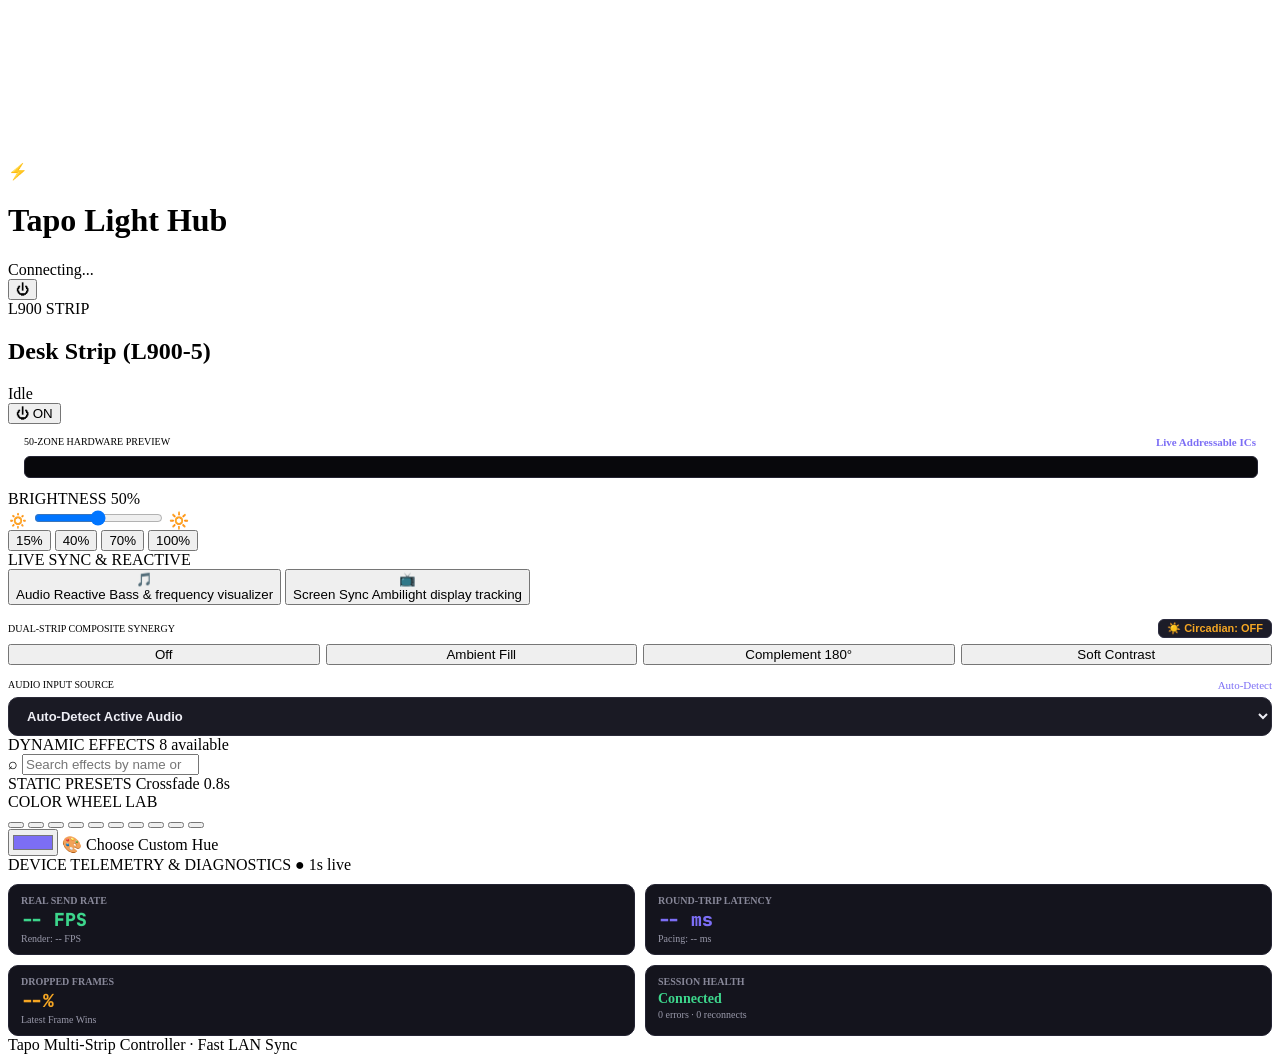
==== web/index.html @ 82697ef4 "Add persistent effect search control" ====
<!DOCTYPE html>
<html lang="en">
<head>
  <meta charset="UTF-8">
  <meta name="viewport" content="width=device-width, initial-scale=1.0, maximum-scale=1.0, user-scalable=no, viewport-fit=cover">
  <meta name="apple-mobile-web-app-capable" content="yes">
  <meta name="apple-mobile-web-app-status-bar-style" content="black-translucent">
  <meta name="theme-color" content="#09090d">
  <title>Tapo Light Hub</title>
  <link rel="stylesheet" href="/static/style.css">
  <link rel="preconnect" href="https://fonts.googleapis.com">
  <link rel="preconnect" href="https://fonts.gstatic.com" crossorigin>
  <link href="https://fonts.googleapis.com/css2?family=Plus+Jakarta+Sans:wght@400;500;600;700;800&family=JetBrains+Mono:wght@500;700&display=swap" rel="stylesheet">
<body>
  <!-- Dynamic Atmospheric Background (Glassmorphism Engine) -->
  <div class="dynamic-bg-container" id="dynamicBg">
    <div class="bg-gradient-layer" id="bgGradientLayer"></div>
    <canvas class="bg-fx-canvas" id="bgFxCanvas"></canvas>
    <div class="bg-vignette"></div>
  </div>

  <div class="app-shell">
    <!-- Top Header -->
    <header class="app-header">
      <div class="brand">
        <span class="brand-icon">⚡</span>
        <div>
          <h1>Tapo Light Hub</h1>
          <div class="conn-status" id="connStatus">
            <span class="status-dot online"></span>
            <span id="connText">Connecting...</span>
          </div>
        </div>
      </div>
      <button class="master-power-btn" id="btnMasterPower" title="Toggle Power">
        <span class="icon">⏻</span>
      </button>
    </header>

    <!-- Device Selector Tabs -->
    <nav class="device-tabs" id="deviceTabs">
      <!-- Injected dynamically via JS: Desk Strip (L900), Bias Strip (L930), Both Sync -->
    </nav>

    <!-- Main Content Grid -->
    <main class="content-body">
      <!-- Device Overview / Power Card -->
      <section class="card status-card">
        <div class="status-meta">
          <div class="dev-badge" id="devBadge">L900 STRIP</div>
          <h2 id="activeDevName">Desk Strip (L900-5)</h2>
          <div class="now-playing-pill">
            <span class="pulse-indicator"></span>
            <span id="nowPlayingText">Idle</span>
          </div>
        </div>
        <button class="power-toggle-large" id="btnDevicePower">
          <span class="pwr-sym">⏻</span>
          <span id="pwrLabel">ON</span>
        </button>
      </section>

      <!-- 50-Zone Addressable Hardware Preview Card -->
      <section class="card zone-preview-card" id="zonePreviewCard" style="padding: 12px 16px;">
        <div style="display: flex; justify-content: space-between; align-items: center; margin-bottom: 8px;">
          <span class="card-tag" style="margin: 0; font-size: 10px;">50-ZONE HARDWARE PREVIEW</span>
          <span id="zonePreviewModel" style="font-size: 11px; font-weight: 700; color: #7c6ef5;">Live Addressable ICs</span>
        </div>
        <canvas id="zonePreviewCanvas" width="450" height="20" style="width: 100%; height: 20px; border-radius: 6px; background: #08080c; border: 1px solid #232332; display: block;"></canvas>
      </section>

      <!-- Brightness Card -->
      <section class="card bright-card">
        <div class="card-title-row">
          <span class="card-tag">BRIGHTNESS</span>
          <span class="card-val" id="brightVal">50%</span>
        </div>
        <div class="slider-wrapper">
          <span class="slider-icon">🔅</span>
          <input type="range" min="1" max="100" value="50" class="range-slider" id="brightSlider">
          <span class="slider-icon">🔆</span>
        </div>
        <div class="quick-levels">
          <button data-level="15">15%</button>
          <button data-level="40">40%</button>
          <button data-level="70">70%</button>
          <button data-level="100">100%</button>
        </div>
      </section>

      <!-- Reactive Modes Card -->
      <section class="card sync-card">
        <span class="card-tag">LIVE SYNC & REACTIVE</span>
        <div class="sync-grid">
          <button class="sync-tile" id="btnMusicSync">
            <span class="tile-icon">🎵</span>
            <div class="tile-info">
              <span class="tile-title" id="musicSyncTitle">Audio Reactive</span>
              <span class="tile-desc" id="musicSyncDesc">Bass & frequency visualizer</span>
            </div>
            <span class="tile-status-dot"></span>
          </button>
          <button class="sync-tile" id="btnScreenSync">
            <span class="tile-icon">📺</span>
            <div class="tile-info">
              <span class="tile-title">Screen Sync</span>
              <span class="tile-desc">Ambilight display tracking</span>
            </div>
            <span class="tile-status-dot"></span>
          </button>
        </div>

        <!-- Dual-Strip Composite Synergy -->
        <div class="composite-synergy-row" style="margin-top: 14px;">
          <div style="display: flex; justify-content: space-between; align-items: center; margin-bottom: 6px;">
            <span class="card-tag" style="margin: 0; font-size: 10px;">DUAL-STRIP COMPOSITE SYNERGY</span>
            <button id="btnCircadianToggle" style="background: #1c1c28; border: 1px solid #2d2d40; color: #f5a623; border-radius: 6px; padding: 2px 8px; font-size: 11px; font-weight: 700; cursor: pointer;">☀️ Circadian: OFF</button>
          </div>
          <div class="quick-levels" id="compositeButtons" style="display: grid; grid-template-columns: repeat(4, 1fr); gap: 6px;">
            <button class="active" data-cmode="off">Off</button>
            <button data-cmode="average">Ambient Fill</button>
            <button data-cmode="complementary">Complement 180°</button>
            <button data-cmode="contrast">Soft Contrast</button>
          </div>
        </div>

        <div class="audio-device-row" style="margin-top: 14px;">
          <div style="display: flex; justify-content: space-between; align-items: center; margin-bottom: 6px;">
            <span class="card-tag" style="margin: 0; font-size: 10px;">AUDIO INPUT SOURCE</span>
            <span id="activeAudioDeviceBadge" class="card-hint" style="color: #7c6ef5; font-size: 11px;">Auto-Detect</span>
          </div>
          <select id="audioDeviceSelect" class="device-select-dropdown" style="width: 100%; padding: 10px 14px; background: #1a1a24; border: 1px solid #2a2a38; border-radius: 10px; color: #eeeef5; font-size: 13px; font-weight: 600; outline: none; cursor: pointer;">
            <option value="auto">Auto-Detect Active Audio</option>
          </select>
        </div>
        <div class="visualizer-modes" id="visualizerModes" style="display: none;">
          <!-- Two-Axis Visual Styles (Genre-Agnostic) -->
          <div style="display: flex; justify-content: space-between; align-items: center; margin-top: 14px; margin-bottom: 8px;">
            <span class="card-tag" style="margin: 0; font-size: 10px;">VISUAL STYLES (GENRE-AGNOSTIC)</span>
            <span class="card-hint" style="font-size: 10px; color: #a8a8ba;">Style stays · Music adapts</span>
          </div>
          <div class="quick-levels" id="vstyleButtons" style="display: grid; grid-template-columns: repeat(auto-fit, minmax(78px, 1fr)); gap: 6px;">
            <button data-vstyle="party">🎉 Party</button>
            <button data-vstyle="chill">☕ Chill</button>
            <button data-vstyle="edm">💥 EDM</button>
            <button data-vstyle="movie">🎬 Movie</button>
            <button class="active" data-vstyle="pulse">⚡ Pulse</button>
            <button data-vstyle="spectrum">📊 Spectrum</button>
            <button data-vstyle="flow">🌊 Flow</button>
            <button data-vstyle="bass_bounce">🏀 Bounce</button>
            <button data-vstyle="center_burst">💫 Burst</button>
            <button data-vstyle="twinkle">✨ Twinkle</button>
          </div>

          <!-- Live Music Understanding Engine Telemetry -->
          <div style="margin-top: 14px; background: rgba(0,0,0,0.32); padding: 14px; border-radius: 14px; border: 1px solid rgba(255,255,255,0.08); display: flex; flex-direction: column; gap: 10px;">
            <!-- Section & Key Row -->
            <div style="display: flex; justify-content: space-between; align-items: center;">
              <div style="display: flex; align-items: center; gap: 8px;">
                <span class="card-tag" style="margin: 0; font-size: 10px;">SECTION</span>
                <span id="musicSectionBadge" style="font-family: 'JetBrains Mono', monospace; font-size: 11px; font-weight: 800; color: #3dd68c; background: rgba(61, 214, 140, 0.15); border: 1px solid rgba(61, 214, 140, 0.35); padding: 2px 8px; border-radius: 6px; text-transform: uppercase;">VERSE</span>
              </div>
              <div style="display: flex; align-items: center; gap: 8px;">
                <span id="musicKeyPill" style="font-size: 11px; font-weight: 700; color: #c084fc; background: rgba(168, 85, 247, 0.15); padding: 2px 8px; border-radius: 6px; border: 1px solid rgba(168, 85, 247, 0.3);">🎼 Key: A min</span>
                <span id="audioBpmPill" style="font-family: 'JetBrains Mono', monospace; font-size: 11px; font-weight: 700; color: #3dd68c; background: rgba(61, 214, 140, 0.15); padding: 2px 8px; border-radius: 6px;">⚡ 120 BPM</span>
              </div>
            </div>

            <!-- Rhythm Beat Phase & Song Palette Row -->
            <div style="display: flex; justify-content: space-between; align-items: center; padding-top: 4px; border-top: 1px solid rgba(255,255,255,0.06);">
              <div style="display: flex; align-items: center; gap: 6px;">
                <span class="card-tag" style="margin: 0; font-size: 9px;">BAR PHASE</span>
                <div id="musicBeatDots" style="display: flex; gap: 4px; font-size: 10px; color: var(--theme-accent);">
                  <span class="beat-dot active">●</span>
                  <span class="beat-dot">○</span>
                  <span class="beat-dot">○</span>
                  <span class="beat-dot">○</span>
                </div>
              </div>
              <!-- Song Palette Swatches -->
              <div style="display: flex; align-items: center; gap: 6px;">
                <span class="card-tag" style="margin: 0; font-size: 9px;">SONG PALETTE</span>
                <div id="musicPaletteChips" style="display: flex; gap: 4px;">
                  <span style="width: 12px; height: 12px; border-radius: 50%; background: #7c6ef5; display: inline-block;"></span>
                  <span style="width: 12px; height: 12px; border-radius: 50%; background: #06b6d4; display: inline-block;"></span>
                  <span style="width: 12px; height: 12px; border-radius: 50%; background: #f43f5e; display: inline-block;"></span>
                  <span style="width: 12px; height: 12px; border-radius: 50%; background: #fbbf24; display: inline-block;"></span>
                </div>
              </div>
            </div>

            <!-- 50-Zone Visualizer Canvas -->
            <canvas id="audioSpectrumCanvas" width="320" height="42" style="width: 100%; height: 42px; display: block; border-radius: 8px; background: rgba(0,0,0,0.5);"></canvas>

            <!-- Sensitivity & Lookahead Sliders -->
            <div style="display: grid; grid-template-columns: 1fr 1fr; gap: 10px; margin-top: 4px;">
              <div>
                <div style="display: flex; justify-content: space-between; align-items: center; margin-bottom: 4px;">
                  <span class="card-tag" style="margin: 0; font-size: 9px;">SENSITIVITY & AGC</span>
                  <span id="audioSensVal" style="font-family: 'JetBrains Mono', monospace; font-size: 10px; font-weight: 700; color: var(--theme-accent);">1.0x</span>
                </div>
                <input type="range" min="0.2" max="3.0" step="0.1" value="1.0" class="range-slider" id="audioSensSlider">
              </div>
              <div>
                <div style="display: flex; justify-content: space-between; align-items: center; margin-bottom: 4px;">
                  <span class="card-tag" style="margin: 0; font-size: 9px;">LATENCY LOOKAHEAD</span>
                  <div style="display: flex; align-items: center; gap: 5px;">
                    <span id="audioLookaheadVal" style="font-family: 'JetBrains Mono', monospace; font-size: 10px; font-weight: 700; color: #3dd68c;">40ms</span>
                    <button id="btnTapSync" type="button" title="Tap 4 times to calibrate audio delay" style="background: rgba(61, 214, 140, 0.15); border: 1px solid rgba(61, 214, 140, 0.35); border-radius: 4px; color: #3dd68c; font-size: 9px; font-weight: 700; padding: 1px 6px; cursor: pointer; transition: all 0.2s;">🎯 Tap</button>
                    <button id="btnAudioDelayHelp" type="button" title="Voicemeeter & Zero-Lag Audio Setup Guide" style="background: rgba(255, 255, 255, 0.08); border: 1px solid rgba(255, 255, 255, 0.2); border-radius: 4px; color: #a1a1aa; font-size: 9px; font-weight: 700; padding: 1px 5px; cursor: pointer;">ℹ️</button>
                  </div>
                </div>
                <input type="range" min="0" max="150" step="5" value="40" class="range-slider" id="audioLookaheadSlider">
              </div>
            </div>

            <!-- Interactive Tap Calibration Prompt / Audio Delay Guide -->
            <div id="tapSyncStatus" style="display: none; padding: 6px 10px; border-radius: 8px; font-size: 10px; background: rgba(61, 214, 140, 0.12); border: 1px solid rgba(61, 214, 140, 0.3); color: #3dd68c; text-align: center; font-weight: 600;">
              👆 Tap the "🎯 Tap" button on 4 consecutive beats...
            </div>
            <div id="audioDelayGuide" style="display: none; padding: 10px; border-radius: 10px; font-size: 11px; line-height: 1.5; background: rgba(18, 18, 28, 0.85); border: 1px solid rgba(255, 255, 255, 0.12); color: #e4e4e7;">
              <div style="font-weight: 700; color: #3dd68c; margin-bottom: 4px;">⚡ Zero-Lag Audio Setup Guide</div>
              <p style="margin: 0 0 6px 0; color: #a1a1aa;">To achieve 100% frame-perfect acoustic sync over Wi-Fi:</p>
              <ul style="margin: 0; padding-left: 16px; color: #cbd5e1;">
                <li><strong>Lookahead Compensation:</strong> Tapo Wi-Fi round-trip transit is typically 30–60ms. Setting lookahead to ~40–50ms enables our predictive beat tracker to transmit packets ahead of the downbeat.</li>
                <li><strong>Voicemeeter / VAC:</strong> Set loopback buffer to 256 or 512 samples for minimal OS audio queuing.</li>
                <li><strong>Media Player Offset:</strong> In VLC or MPV, add a +50ms audio delay so light pulses hit at the exact instant sound reaches your ears.</li>
              </ul>
            </div>
          </div>
        </div>
      </section>

      <!-- Dynamic Effects Card -->
      <section class="card effects-card">
        <div class="card-title-row">
          <span class="card-tag" id="effectsHeader">DYNAMIC EFFECTS</span>
          <span class="card-hint" id="effectsCount">8 available</span>
        </div>
        <label class="effect-search-wrap" for="effectSearch">
           <span aria-hidden="true">⌕</span>
           <input id="effectSearch" class="effect-search" type="search" placeholder="Search effects by name or behavior…" autocomplete="off" aria-label="Search effects">
         </label>
         <div class="effects-grid" id="effectsGrid">
          <!-- Populated by JS according to selected device (L900 or L930) -->
        </div>
      </section>

      <!-- Static Presets Card -->
      <section class="card presets-card">
        <div class="card-title-row">
          <span class="card-tag">STATIC PRESETS</span>
          <span class="card-hint">Crossfade 0.8s</span>
        </div>
        <div class="presets-grid" id="presetsGrid">
          <!-- Populated by JS -->
        </div>
      </section>

      <!-- Color Lab Card -->
      <section class="card color-card">
        <span class="card-tag">COLOR WHEEL LAB</span>
        <div class="swatches-grid">
          <button style="--c: #ff3b30;" data-h="0" data-s="100" title="Crimson"></button>
          <button style="--c: #ff9500;" data-h="35" data-s="100" title="Amber"></button>
          <button style="--c: #ffcc00;" data-h="50" data-s="100" title="Warm Gold"></button>
          <button style="--c: #34c759;" data-h="130" data-s="100" title="Emerald"></button>
          <button style="--c: #00c7be;" data-h="175" data-s="100" title="Cyan"></button>
          <button style="--c: #007aff;" data-h="215" data-s="100" title="Electric Blue"></button>
          <button style="--c: #5856d6;" data-h="245" data-s="90" title="Indigo"></button>
          <button style="--c: #af52de;" data-h="280" data-s="100" title="Purple"></button>
          <button style="--c: #ff2d55;" data-h="345" data-s="100" title="Neon Pink"></button>
          <button style="--c: #ffffff;" data-h="0" data-s="0" title="Pure White"></button>
        </div>
        <div class="color-picker-row">
          <input type="color" id="nativeColorPicker" value="#7c6ef5">
          <label for="nativeColorPicker" class="custom-color-btn">🎨 Choose Custom Hue</label>
        </div>
      </section>

      <!-- Diagnostics & Network Telemetry Card -->
      <section class="card diag-card" id="diagCard">
        <div class="card-title-row">
          <span class="card-tag">DEVICE TELEMETRY & DIAGNOSTICS</span>
          <span class="card-hint" id="diagRefreshHint">● 1s live</span>
        </div>
        <div class="diag-metrics-grid" style="display: grid; grid-template-columns: repeat(2, 1fr); gap: 10px; margin-top: 10px;">
          <div class="diag-metric-box" style="background: #14141d; padding: 10px 12px; border-radius: 10px; border: 1px solid #232332;">
            <div style="font-size: 10px; color: #888899; font-weight: 700; text-transform: uppercase;">Real Send Rate</div>
            <div id="diagSendFps" style="font-size: 18px; font-weight: 800; color: #3dd68c; font-family: 'JetBrains Mono', monospace; margin-top: 2px;">-- FPS</div>
            <div id="diagRenderFps" style="font-size: 10px; color: #9999aa; margin-top: 2px;">Render: -- FPS</div>
          </div>
          <div class="diag-metric-box" style="background: #14141d; padding: 10px 12px; border-radius: 10px; border: 1px solid #232332;">
            <div style="font-size: 10px; color: #888899; font-weight: 700; text-transform: uppercase;">Round-Trip Latency</div>
            <div id="diagRtt" style="font-size: 18px; font-weight: 800; color: #7c6ef5; font-family: 'JetBrains Mono', monospace; margin-top: 2px;">-- ms</div>
            <div id="diagPacing" style="font-size: 10px; color: #9999aa; margin-top: 2px;">Pacing: -- ms</div>
          </div>
          <div class="diag-metric-box" style="background: #14141d; padding: 10px 12px; border-radius: 10px; border: 1px solid #232332;">
            <div style="font-size: 10px; color: #888899; font-weight: 700; text-transform: uppercase;">Dropped Frames</div>
            <div id="diagDrops" style="font-size: 18px; font-weight: 800; color: #f5a623; font-family: 'JetBrains Mono', monospace; margin-top: 2px;">--%</div>
            <div style="font-size: 10px; color: #9999aa; margin-top: 2px;">Latest Frame Wins</div>
          </div>
          <div class="diag-metric-box" style="background: #14141d; padding: 10px 12px; border-radius: 10px; border: 1px solid #232332;">
            <div style="font-size: 10px; color: #888899; font-weight: 700; text-transform: uppercase;">Session Health</div>
            <div id="diagStatus" style="font-size: 14px; font-weight: 800; color: #3dd68c; margin-top: 4px; text-transform: capitalize;">Connected</div>
            <div id="diagErrors" style="font-size: 10px; color: #9999aa; margin-top: 2px;">0 errors · 0 reconnects</div>
          </div>
        </div>
      </section>
    </main>

    <!-- Token Auth Modal (Shown only if authentication is required) -->
    <div id="authModal" style="display: none; position: fixed; inset: 0; background: rgba(0,0,0,0.85); backdrop-filter: blur(8px); z-index: 9999; align-items: center; justify-content: center; padding: 20px;">
      <div style="background: #14141e; border: 1px solid #2e2e42; border-radius: 16px; padding: 24px; max-width: 360px; width: 100%; box-shadow: 0 20px 40px rgba(0,0,0,0.6); text-align: center;">
        <span style="font-size: 32px;">🔐</span>
        <h3 style="color: #eeeef5; margin: 12px 0 6px; font-size: 18px;">Access Token Required</h3>
        <p style="color: #9898a8; font-size: 12px; margin-bottom: 16px;">This Tapo Controller dashboard is secured with token authentication.</p>
        <input type="password" id="authTokenInput" placeholder="Enter dashboard token..." style="width: 100%; padding: 12px 14px; background: #0c0c12; border: 1px solid #2e2e42; border-radius: 10px; color: #eeeef5; font-size: 14px; outline: none; margin-bottom: 14px; box-sizing: border-box;">
        <button id="btnSubmitAuth" style="width: 100%; padding: 12px; background: #7c6ef5; color: white; border: none; border-radius: 10px; font-size: 14px; font-weight: 700; cursor: pointer;">Unlock Dashboard</button>
      </div>
    </div>

    <footer class="app-footer">
      <span>Tapo Multi-Strip Controller · Fast LAN Sync</span>
    </footer>
  </div>

  <script src="/static/app.js"></script>
</body>
</html>
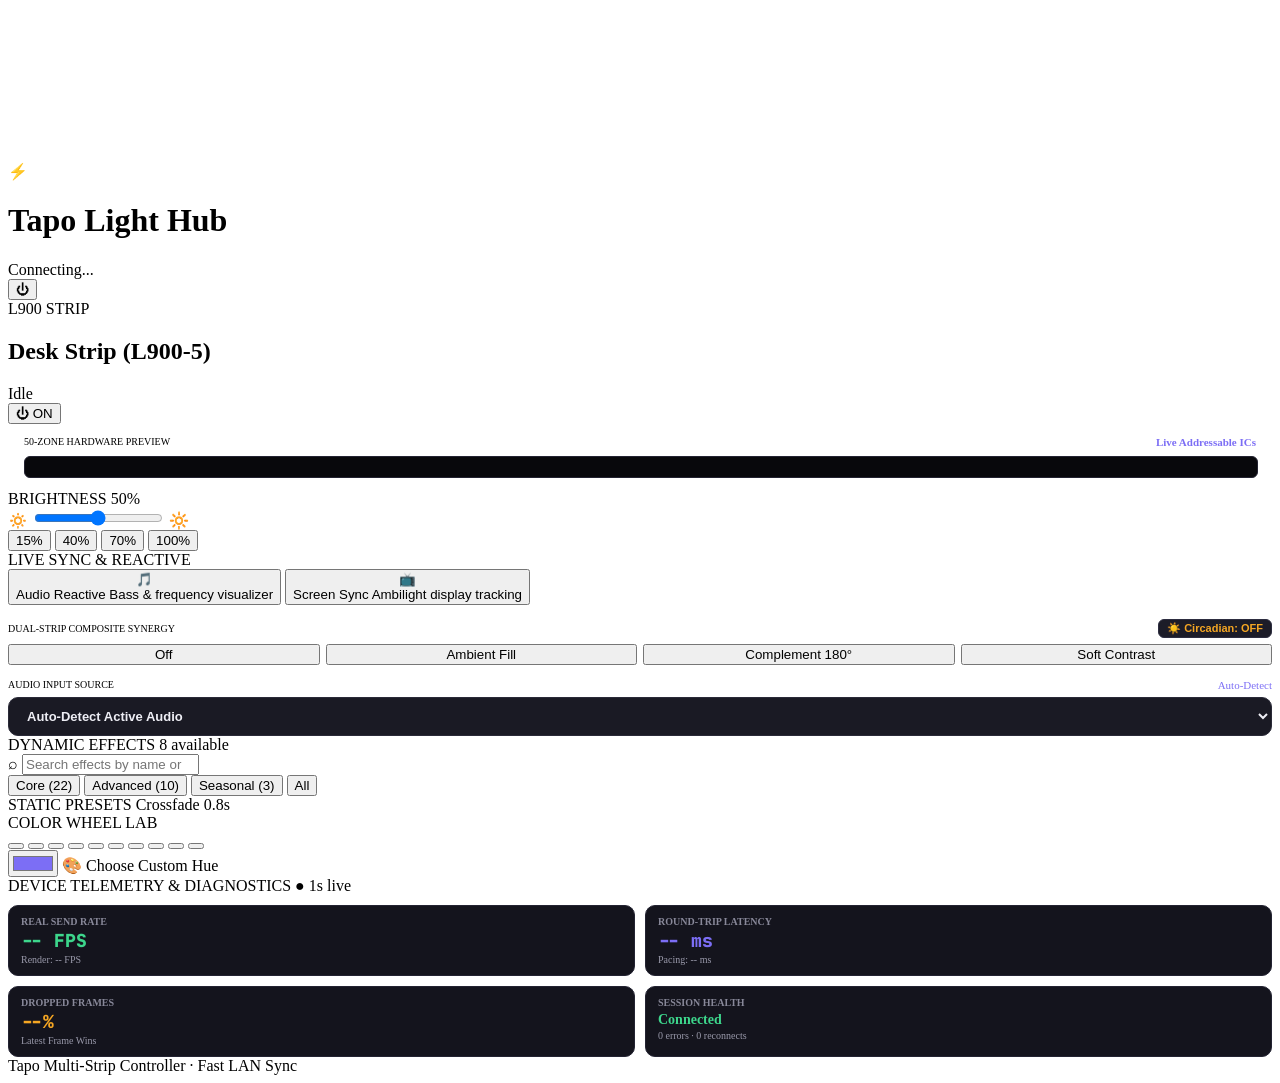
==== commit bd704da6: "feat(l930): restructure curated effect library into core, advanced, seasonal, and aliases - Curate 2" ====
--- a/web/index.html
+++ b/web/index.html
@@ -238,12 +238,21 @@
           <span class="card-hint" id="effectsCount">8 available</span>
         </div>
         <label class="effect-search-wrap" for="effectSearch">
-           <span aria-hidden="true">⌕</span>
-           <input id="effectSearch" class="effect-search" type="search" placeholder="Search effects by name or behavior…" autocomplete="off" aria-label="Search effects">
-         </label>
-         <div class="effects-grid" id="effectsGrid">
+          <span class="effect-search-icon" aria-hidden="true">⌕</span>
+          <input id="effectSearch" class="effect-search" type="search"
+                 placeholder="Search effects by name or behavior…" autocomplete="off"
+                 aria-label="Search lighting effects">
+        </label>
+        <div class="effects-filter-tabs" id="effectsFilterTabs">
+          <button type="button" class="effect-tab-btn active" data-category="core" onclick="setEffectCategory('core')">Core (22)</button>
+          <button type="button" class="effect-tab-btn" data-category="advanced" onclick="setEffectCategory('advanced')">Advanced (10)</button>
+          <button type="button" class="effect-tab-btn" data-category="seasonal" onclick="setEffectCategory('seasonal')">Seasonal (3)</button>
+          <button type="button" class="effect-tab-btn" data-category="all" onclick="setEffectCategory('all')">All</button>
+        </div>
+        <div class="effects-grid" id="effectsGrid">
           <!-- Populated by JS according to selected device (L900 or L930) -->
         </div>
+        <p id="effectsEmptyState" class="effects-empty" hidden>No matching effects. Try another name or behavior.</p>
       </section>
 
       <!-- Static Presets Card -->
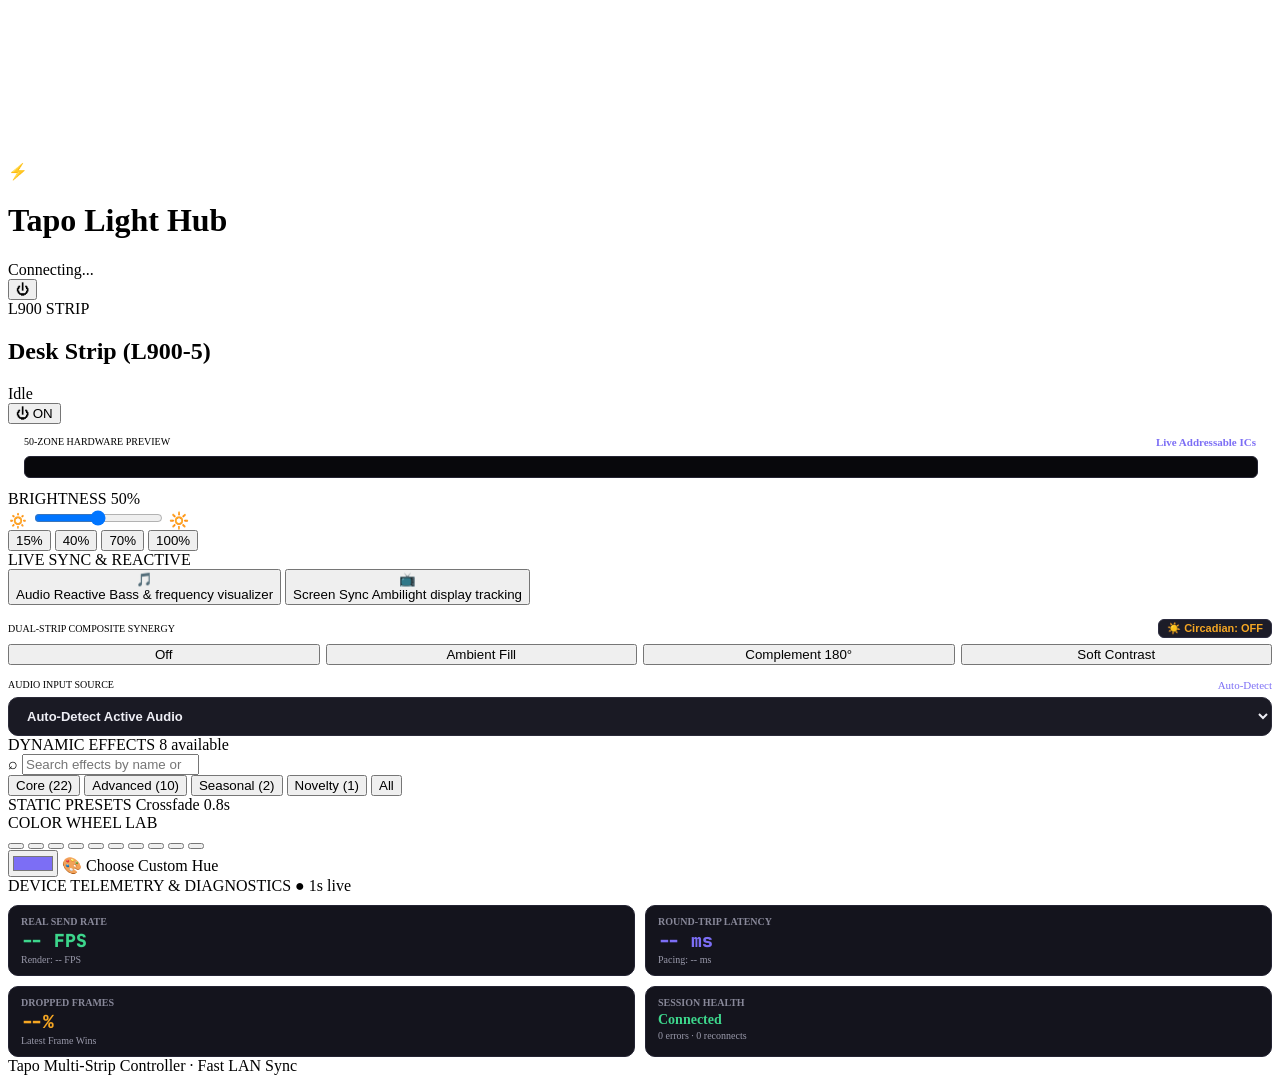
==== commit 426ff7ff: "feat(effects): separate seasonal from novelty effects with flashing warning, move bpm_resonator to m" ====
--- a/web/index.html
+++ b/web/index.html
@@ -246,7 +246,8 @@
         <div class="effects-filter-tabs" id="effectsFilterTabs">
           <button type="button" class="effect-tab-btn active" data-category="core" onclick="setEffectCategory('core')">Core (22)</button>
           <button type="button" class="effect-tab-btn" data-category="advanced" onclick="setEffectCategory('advanced')">Advanced (10)</button>
-          <button type="button" class="effect-tab-btn" data-category="seasonal" onclick="setEffectCategory('seasonal')">Seasonal (3)</button>
+          <button type="button" class="effect-tab-btn" data-category="seasonal" onclick="setEffectCategory('seasonal')">Seasonal (2)</button>
+          <button type="button" class="effect-tab-btn" data-category="novelty" onclick="setEffectCategory('novelty')">Novelty (1)</button>
           <button type="button" class="effect-tab-btn" data-category="all" onclick="setEffectCategory('all')">All</button>
         </div>
         <div class="effects-grid" id="effectsGrid">
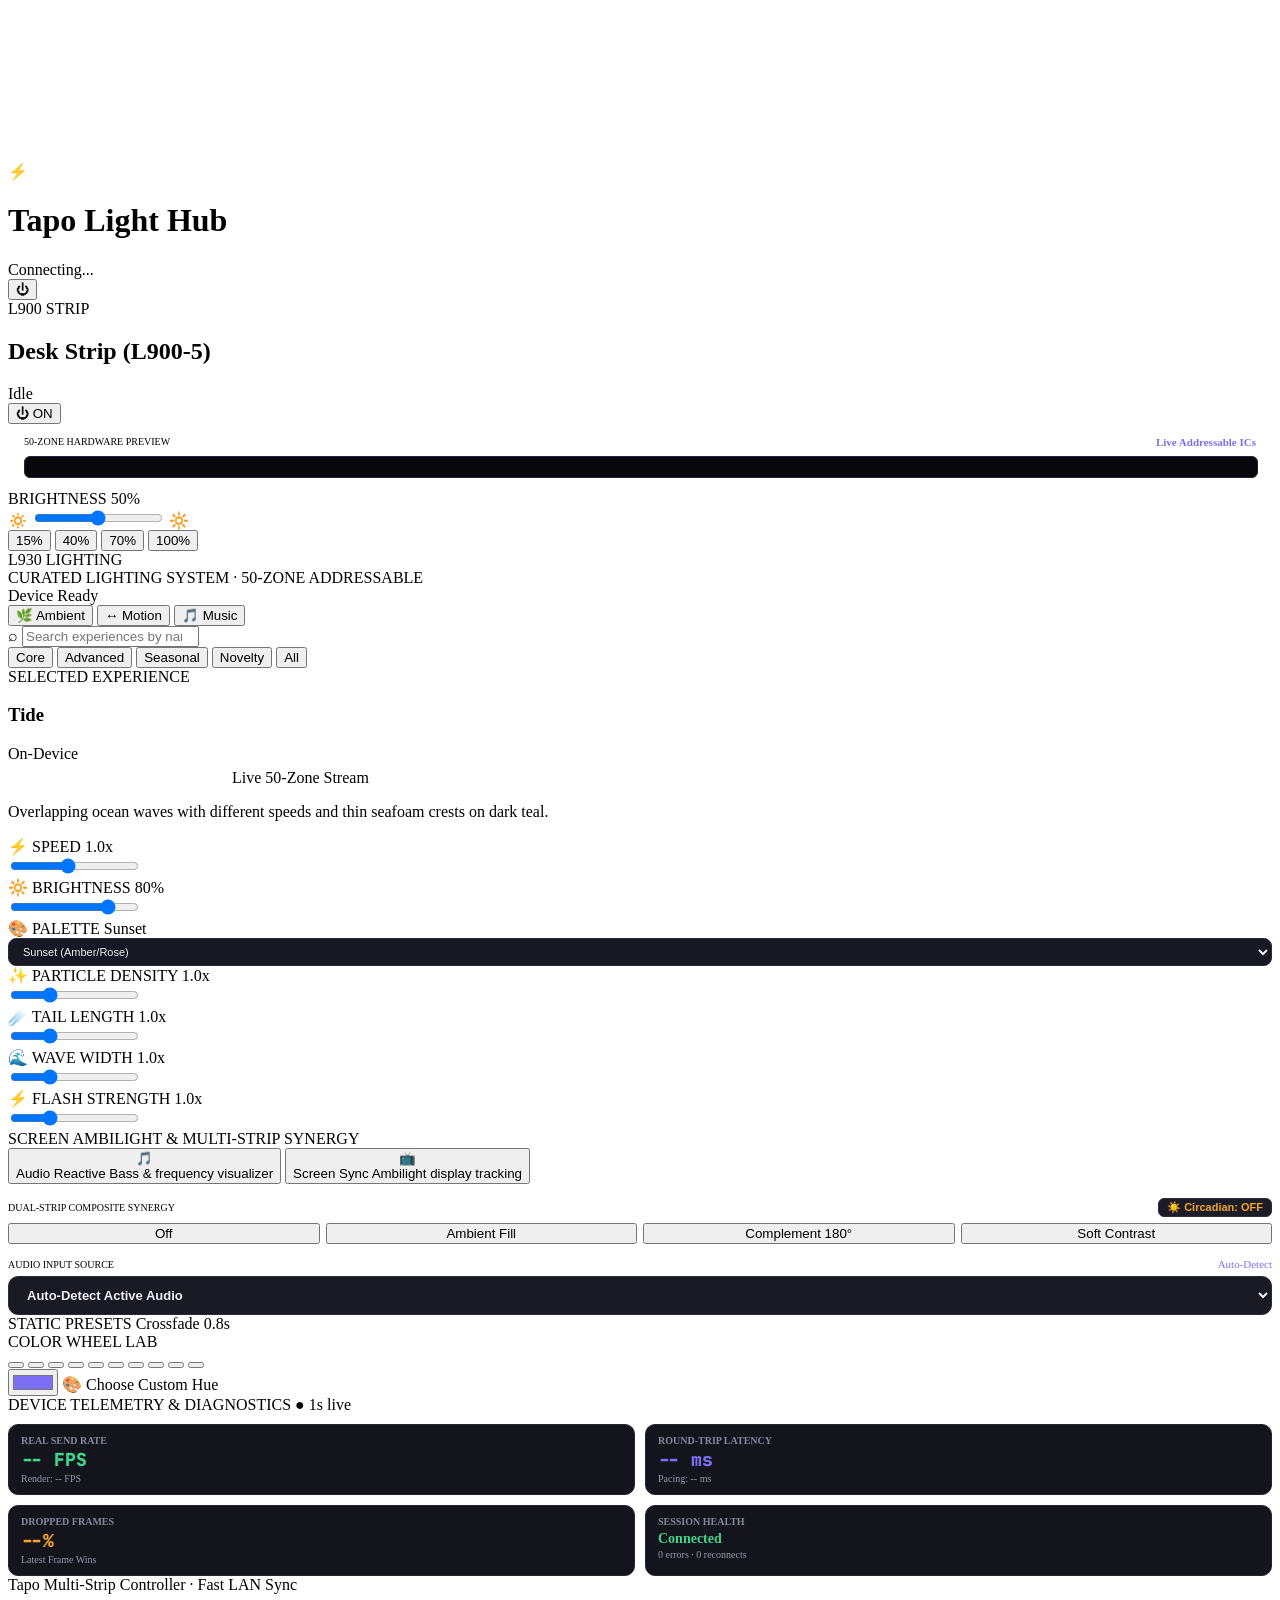
==== commit 0696462e: "feat(ui): redesign visual experience hub matching mockup layout - Implement 3 primary segment tabs: " ====
--- a/web/index.html
+++ b/web/index.html
@@ -88,72 +88,150 @@
         </div>
       </section>
 
-      <!-- Reactive Modes Card -->
-      <section class="card sync-card">
-        <span class="card-tag">LIVE SYNC & REACTIVE</span>
-        <div class="sync-grid">
-          <button class="sync-tile" id="btnMusicSync">
-            <span class="tile-icon">🎵</span>
-            <div class="tile-info">
-              <span class="tile-title" id="musicSyncTitle">Audio Reactive</span>
-              <span class="tile-desc" id="musicSyncDesc">Bass & frequency visualizer</span>
-            </div>
-            <span class="tile-status-dot"></span>
+      <!-- Visual Experience Hub (Ambient · Motion · Music) -->
+      <section class="card experience-hub-card" id="experienceHubCard">
+        <div class="card-title-row">
+          <div>
+            <span class="card-tag" id="experienceHubHeader">L930 LIGHTING</span>
+            <div class="experience-subheading" id="experienceSubheading">CURATED LIGHTING SYSTEM · 50-ZONE ADDRESSABLE</div>
+          </div>
+          <span class="status-pill-subtle" id="experienceStatusPill">Device Ready</span>
+        </div>
+
+        <!-- 3 Primary Segment Tabs -->
+        <div class="primary-segment-bar" id="primarySegmentBar" role="tablist">
+          <button type="button" class="primary-segment-tab active" data-tab="ambient" onclick="switchExperienceTab('ambient')">
+            <span class="seg-icon">🌿</span>
+            <span class="seg-label">Ambient</span>
           </button>
-          <button class="sync-tile" id="btnScreenSync">
-            <span class="tile-icon">📺</span>
-            <div class="tile-info">
-              <span class="tile-title">Screen Sync</span>
-              <span class="tile-desc">Ambilight display tracking</span>
-            </div>
-            <span class="tile-status-dot"></span>
+          <button type="button" class="primary-segment-tab" data-tab="motion" onclick="switchExperienceTab('motion')">
+            <span class="seg-icon">↔</span>
+            <span class="seg-label">Motion</span>
           </button>
-        </div>
-
-        <!-- Dual-Strip Composite Synergy -->
-        <div class="composite-synergy-row" style="margin-top: 14px;">
-          <div style="display: flex; justify-content: space-between; align-items: center; margin-bottom: 6px;">
-            <span class="card-tag" style="margin: 0; font-size: 10px;">DUAL-STRIP COMPOSITE SYNERGY</span>
-            <button id="btnCircadianToggle" style="background: #1c1c28; border: 1px solid #2d2d40; color: #f5a623; border-radius: 6px; padding: 2px 8px; font-size: 11px; font-weight: 700; cursor: pointer;">☀️ Circadian: OFF</button>
-          </div>
-          <div class="quick-levels" id="compositeButtons" style="display: grid; grid-template-columns: repeat(4, 1fr); gap: 6px;">
-            <button class="active" data-cmode="off">Off</button>
-            <button data-cmode="average">Ambient Fill</button>
-            <button data-cmode="complementary">Complement 180°</button>
-            <button data-cmode="contrast">Soft Contrast</button>
-          </div>
-        </div>
-
-        <div class="audio-device-row" style="margin-top: 14px;">
-          <div style="display: flex; justify-content: space-between; align-items: center; margin-bottom: 6px;">
-            <span class="card-tag" style="margin: 0; font-size: 10px;">AUDIO INPUT SOURCE</span>
-            <span id="activeAudioDeviceBadge" class="card-hint" style="color: #7c6ef5; font-size: 11px;">Auto-Detect</span>
-          </div>
-          <select id="audioDeviceSelect" class="device-select-dropdown" style="width: 100%; padding: 10px 14px; background: #1a1a24; border: 1px solid #2a2a38; border-radius: 10px; color: #eeeef5; font-size: 13px; font-weight: 600; outline: none; cursor: pointer;">
-            <option value="auto">Auto-Detect Active Audio</option>
-          </select>
-        </div>
-        <div class="visualizer-modes" id="visualizerModes" style="display: none;">
-          <!-- Two-Axis Visual Styles (Genre-Agnostic) -->
-          <div style="display: flex; justify-content: space-between; align-items: center; margin-top: 14px; margin-bottom: 8px;">
-            <span class="card-tag" style="margin: 0; font-size: 10px;">VISUAL STYLES (GENRE-AGNOSTIC)</span>
-            <span class="card-hint" style="font-size: 10px; color: #a8a8ba;">Style stays · Music adapts</span>
-          </div>
-          <div class="quick-levels" id="vstyleButtons" style="display: grid; grid-template-columns: repeat(auto-fit, minmax(78px, 1fr)); gap: 6px;">
-            <button data-vstyle="party">🎉 Party</button>
-            <button data-vstyle="chill">☕ Chill</button>
-            <button data-vstyle="edm">💥 EDM</button>
-            <button data-vstyle="movie">🎬 Movie</button>
-            <button class="active" data-vstyle="pulse">⚡ Pulse</button>
-            <button data-vstyle="spectrum">📊 Spectrum</button>
-            <button data-vstyle="flow">🌊 Flow</button>
-            <button data-vstyle="bass_bounce">🏀 Bounce</button>
-            <button data-vstyle="center_burst">💫 Burst</button>
-            <button data-vstyle="twinkle">✨ Twinkle</button>
-          </div>
-
-          <!-- Live Music Understanding Engine Telemetry -->
-          <div style="margin-top: 14px; background: rgba(0,0,0,0.32); padding: 14px; border-radius: 14px; border: 1px solid rgba(255,255,255,0.08); display: flex; flex-direction: column; gap: 10px;">
+          <button type="button" class="primary-segment-tab" data-tab="music" onclick="switchExperienceTab('music')">
+            <span class="seg-icon">🎵</span>
+            <span class="seg-label">Music</span>
+          </button>
+        </div>
+
+        <!-- Search & Filter Controls -->
+        <div class="experience-filter-row">
+          <label class="effect-search-wrap" for="effectSearch">
+            <span class="effect-search-icon" aria-hidden="true">⌕</span>
+            <input id="effectSearch" class="effect-search" type="search"
+                   placeholder="Search experiences by name or behavior…" autocomplete="off"
+                   aria-label="Search lighting experiences">
+          </label>
+          <div class="effects-filter-tabs" id="effectsFilterTabs">
+            <button type="button" class="effect-tab-btn active" data-category="core" onclick="setEffectCategory('core')">Core</button>
+            <button type="button" class="effect-tab-btn" data-category="advanced" onclick="setEffectCategory('advanced')">Advanced</button>
+            <button type="button" class="effect-tab-btn" data-category="seasonal" onclick="setEffectCategory('seasonal')">Seasonal</button>
+            <button type="button" class="effect-tab-btn" data-category="novelty" onclick="setEffectCategory('novelty')">Novelty</button>
+            <button type="button" class="effect-tab-btn" data-category="all" onclick="setEffectCategory('all')">All</button>
+          </div>
+        </div>
+
+        <!-- 2-Column Experience Cards Grid -->
+        <div class="experience-cards-grid" id="experienceCardsGrid">
+          <!-- Populated by JS according to selected tab & device -->
+        </div>
+        <p id="effectsEmptyState" class="effects-empty" hidden>No matching experiences. Try another name or behavior.</p>
+
+        <!-- Selected Effect In-Situ Control Tray & Animated Preview -->
+        <div class="selected-effect-tray" id="selectedEffectTray">
+          <div class="tray-header-row">
+            <div class="tray-identity">
+              <span class="tray-tag">SELECTED EXPERIENCE</span>
+              <div class="tray-title-group">
+                <h3 class="tray-title" id="trayEffectTitle">Tide</h3>
+                <span class="tray-kind-badge" id="trayKindBadge">On-Device</span>
+              </div>
+            </div>
+            <div class="tray-preview-box">
+              <canvas id="trayPreviewCanvas" class="tray-preview-canvas" width="220" height="20"></canvas>
+              <span class="tray-preview-label">Live 50-Zone Stream</span>
+            </div>
+          </div>
+
+          <p class="tray-desc" id="trayEffectDesc">Overlapping ocean waves with different speeds and thin seafoam crests on dark teal.</p>
+
+          <!-- Adaptive Dynamic Controls -->
+          <div class="tray-controls-grid" id="trayControlsGrid">
+            <!-- Speed Control -->
+            <div class="tray-control-box" id="trayBoxSpeed">
+              <div class="tray-control-header">
+                <label>⚡ SPEED</label>
+                <span id="traySpeedVal">1.0x</span>
+              </div>
+              <input type="range" min="0.2" max="2.0" step="0.1" value="1.0" class="range-slider" id="traySpeedSlider" oninput="updateFxSpeed(this.value)">
+            </div>
+
+            <!-- Brightness Control -->
+            <div class="tray-control-box" id="trayBoxBrightness">
+              <div class="tray-control-header">
+                <label>🔆 BRIGHTNESS</label>
+                <span id="trayBrightVal">80%</span>
+              </div>
+              <input type="range" min="1" max="100" step="1" value="80" class="range-slider" id="trayBrightSlider" oninput="updateFxBrightness(this.value)">
+            </div>
+
+            <!-- Palette Control -->
+            <div class="tray-control-box" id="trayBoxPalette">
+              <div class="tray-control-header">
+                <label>🎨 PALETTE</label>
+                <span id="trayPaletteVal">Sunset</span>
+              </div>
+              <select id="trayPaletteSelect" class="device-select-dropdown" onchange="updateFxPalette(this.value)" style="width: 100%; padding: 6px 10px; background: #181824; color: #eee; border: 1px solid #2d2d40; border-radius: 8px; font-size: 11px;">
+                <option value="sunset" selected>Sunset (Amber/Rose)</option>
+                <option value="forest">Forest (Emerald/Mint)</option>
+                <option value="fire">Fire (Crimson/Gold)</option>
+                <option value="pastel">Pastel (Soft Cyan/Lavender)</option>
+                <option value="tide">Tide (Aqua/Teal)</option>
+                <option value="dusk">Dusk (Purple/Navy)</option>
+                <option value="ember">Ember (Charred Red/Orange)</option>
+                <option value="warm_mono">WarmMono (2700K White)</option>
+              </select>
+            </div>
+
+            <!-- Particle Density Control -->
+            <div class="tray-control-box" id="trayBoxDensity">
+              <div class="tray-control-header">
+                <label>✨ PARTICLE DENSITY</label>
+                <span id="trayDensityVal">1.0x</span>
+              </div>
+              <input type="range" min="0.2" max="3.0" step="0.1" value="1.0" class="range-slider" id="trayDensitySlider" oninput="updateFxDensity(this.value)">
+            </div>
+
+            <!-- Tail Length Control -->
+            <div class="tray-control-box" id="trayBoxTail">
+              <div class="tray-control-header">
+                <label>☄️ TAIL LENGTH</label>
+                <span id="trayTailVal">1.0x</span>
+              </div>
+              <input type="range" min="0.2" max="3.0" step="0.1" value="1.0" class="range-slider" id="trayTailSlider" oninput="updateFxTail(this.value)">
+            </div>
+
+            <!-- Wave Width Control -->
+            <div class="tray-control-box" id="trayBoxWidth">
+              <div class="tray-control-header">
+                <label>🌊 WAVE WIDTH</label>
+                <span id="trayWidthVal">1.0x</span>
+              </div>
+              <input type="range" min="0.2" max="3.0" step="0.1" value="1.0" class="range-slider" id="trayWidthSlider" oninput="updateFxWidth(this.value)">
+            </div>
+
+            <!-- Flash Strength Control -->
+            <div class="tray-control-box" id="trayBoxFlash">
+              <div class="tray-control-header">
+                <label>⚡ FLASH STRENGTH</label>
+                <span id="trayFlashVal">1.0x</span>
+              </div>
+              <input type="range" min="0.2" max="3.0" step="0.1" value="1.0" class="range-slider" id="trayFlashSlider" oninput="updateFxFlash(this.value)">
+            </div>
+          </div>
+
+          <!-- Music Reactive In-Situ Telemetry Tray (Visible in Music tab) -->
+          <div id="trayMusicTelemetry" style="display: none; flex-direction: column; gap: 10px; margin-top: 6px; padding-top: 10px; border-top: 1px solid rgba(255,255,255,0.08);">
             <!-- Section & Key Row -->
             <div style="display: flex; justify-content: space-between; align-items: center;">
               <div style="display: flex; align-items: center; gap: 8px;">
@@ -214,7 +292,6 @@
               </div>
             </div>
 
-            <!-- Interactive Tap Calibration Prompt / Audio Delay Guide -->
             <div id="tapSyncStatus" style="display: none; padding: 6px 10px; border-radius: 8px; font-size: 10px; background: rgba(61, 214, 140, 0.12); border: 1px solid rgba(61, 214, 140, 0.3); color: #3dd68c; text-align: center; font-weight: 600;">
               👆 Tap the "🎯 Tap" button on 4 consecutive beats...
             </div>
@@ -229,31 +306,57 @@
             </div>
           </div>
         </div>
-      </section>
-
-      <!-- Dynamic Effects Card -->
-      <section class="card effects-card">
-        <div class="card-title-row">
-          <span class="card-tag" id="effectsHeader">DYNAMIC EFFECTS</span>
-          <span class="card-hint" id="effectsCount">8 available</span>
-        </div>
-        <label class="effect-search-wrap" for="effectSearch">
-          <span class="effect-search-icon" aria-hidden="true">⌕</span>
-          <input id="effectSearch" class="effect-search" type="search"
-                 placeholder="Search effects by name or behavior…" autocomplete="off"
-                 aria-label="Search lighting effects">
-        </label>
-        <div class="effects-filter-tabs" id="effectsFilterTabs">
-          <button type="button" class="effect-tab-btn active" data-category="core" onclick="setEffectCategory('core')">Core (22)</button>
-          <button type="button" class="effect-tab-btn" data-category="advanced" onclick="setEffectCategory('advanced')">Advanced (10)</button>
-          <button type="button" class="effect-tab-btn" data-category="seasonal" onclick="setEffectCategory('seasonal')">Seasonal (2)</button>
-          <button type="button" class="effect-tab-btn" data-category="novelty" onclick="setEffectCategory('novelty')">Novelty (1)</button>
-          <button type="button" class="effect-tab-btn" data-category="all" onclick="setEffectCategory('all')">All</button>
-        </div>
-        <div class="effects-grid" id="effectsGrid">
-          <!-- Populated by JS according to selected device (L900 or L930) -->
-        </div>
-        <p id="effectsEmptyState" class="effects-empty" hidden>No matching effects. Try another name or behavior.</p>
+
+        <!-- Hidden container for backward compat if any legacy script queries effectsGrid or vstyleButtons -->
+        <div id="effectsGrid" style="display: none;"></div>
+        <div id="visualizerModes" style="display: none;"><div id="vstyleButtons"></div></div>
+      </section>
+
+      <!-- Screen Sync & Multi-Strip Synergy Card -->
+      <section class="card sync-card" id="screenSyncCard">
+        <span class="card-tag">SCREEN AMBILIGHT & MULTI-STRIP SYNERGY</span>
+        <div class="sync-grid">
+          <button class="sync-tile" id="btnMusicSync">
+            <span class="tile-icon">🎵</span>
+            <div class="tile-info">
+              <span class="tile-title" id="musicSyncTitle">Audio Reactive</span>
+              <span class="tile-desc" id="musicSyncDesc">Bass & frequency visualizer</span>
+            </div>
+            <span class="tile-status-dot"></span>
+          </button>
+          <button class="sync-tile" id="btnScreenSync">
+            <span class="tile-icon">📺</span>
+            <div class="tile-info">
+              <span class="tile-title">Screen Sync</span>
+              <span class="tile-desc">Ambilight display tracking</span>
+            </div>
+            <span class="tile-status-dot"></span>
+          </button>
+        </div>
+
+        <!-- Dual-Strip Composite Synergy -->
+        <div class="composite-synergy-row" style="margin-top: 14px;">
+          <div style="display: flex; justify-content: space-between; align-items: center; margin-bottom: 6px;">
+            <span class="card-tag" style="margin: 0; font-size: 10px;">DUAL-STRIP COMPOSITE SYNERGY</span>
+            <button id="btnCircadianToggle" style="background: #1c1c28; border: 1px solid #2d2d40; color: #f5a623; border-radius: 6px; padding: 2px 8px; font-size: 11px; font-weight: 700; cursor: pointer;">☀️ Circadian: OFF</button>
+          </div>
+          <div class="quick-levels" id="compositeButtons" style="display: grid; grid-template-columns: repeat(4, 1fr); gap: 6px;">
+            <button class="active" data-cmode="off">Off</button>
+            <button data-cmode="average">Ambient Fill</button>
+            <button data-cmode="complementary">Complement 180°</button>
+            <button data-cmode="contrast">Soft Contrast</button>
+          </div>
+        </div>
+
+        <div class="audio-device-row" style="margin-top: 14px;">
+          <div style="display: flex; justify-content: space-between; align-items: center; margin-bottom: 6px;">
+            <span class="card-tag" style="margin: 0; font-size: 10px;">AUDIO INPUT SOURCE</span>
+            <span id="activeAudioDeviceBadge" class="card-hint" style="color: #7c6ef5; font-size: 11px;">Auto-Detect</span>
+          </div>
+          <select id="audioDeviceSelect" class="device-select-dropdown" style="width: 100%; padding: 10px 14px; background: #1a1a24; border: 1px solid #2a2a38; border-radius: 10px; color: #eeeef5; font-size: 13px; font-weight: 600; outline: none; cursor: pointer;">
+            <option value="auto">Auto-Detect Active Audio</option>
+          </select>
+        </div>
       </section>
 
       <!-- Static Presets Card -->
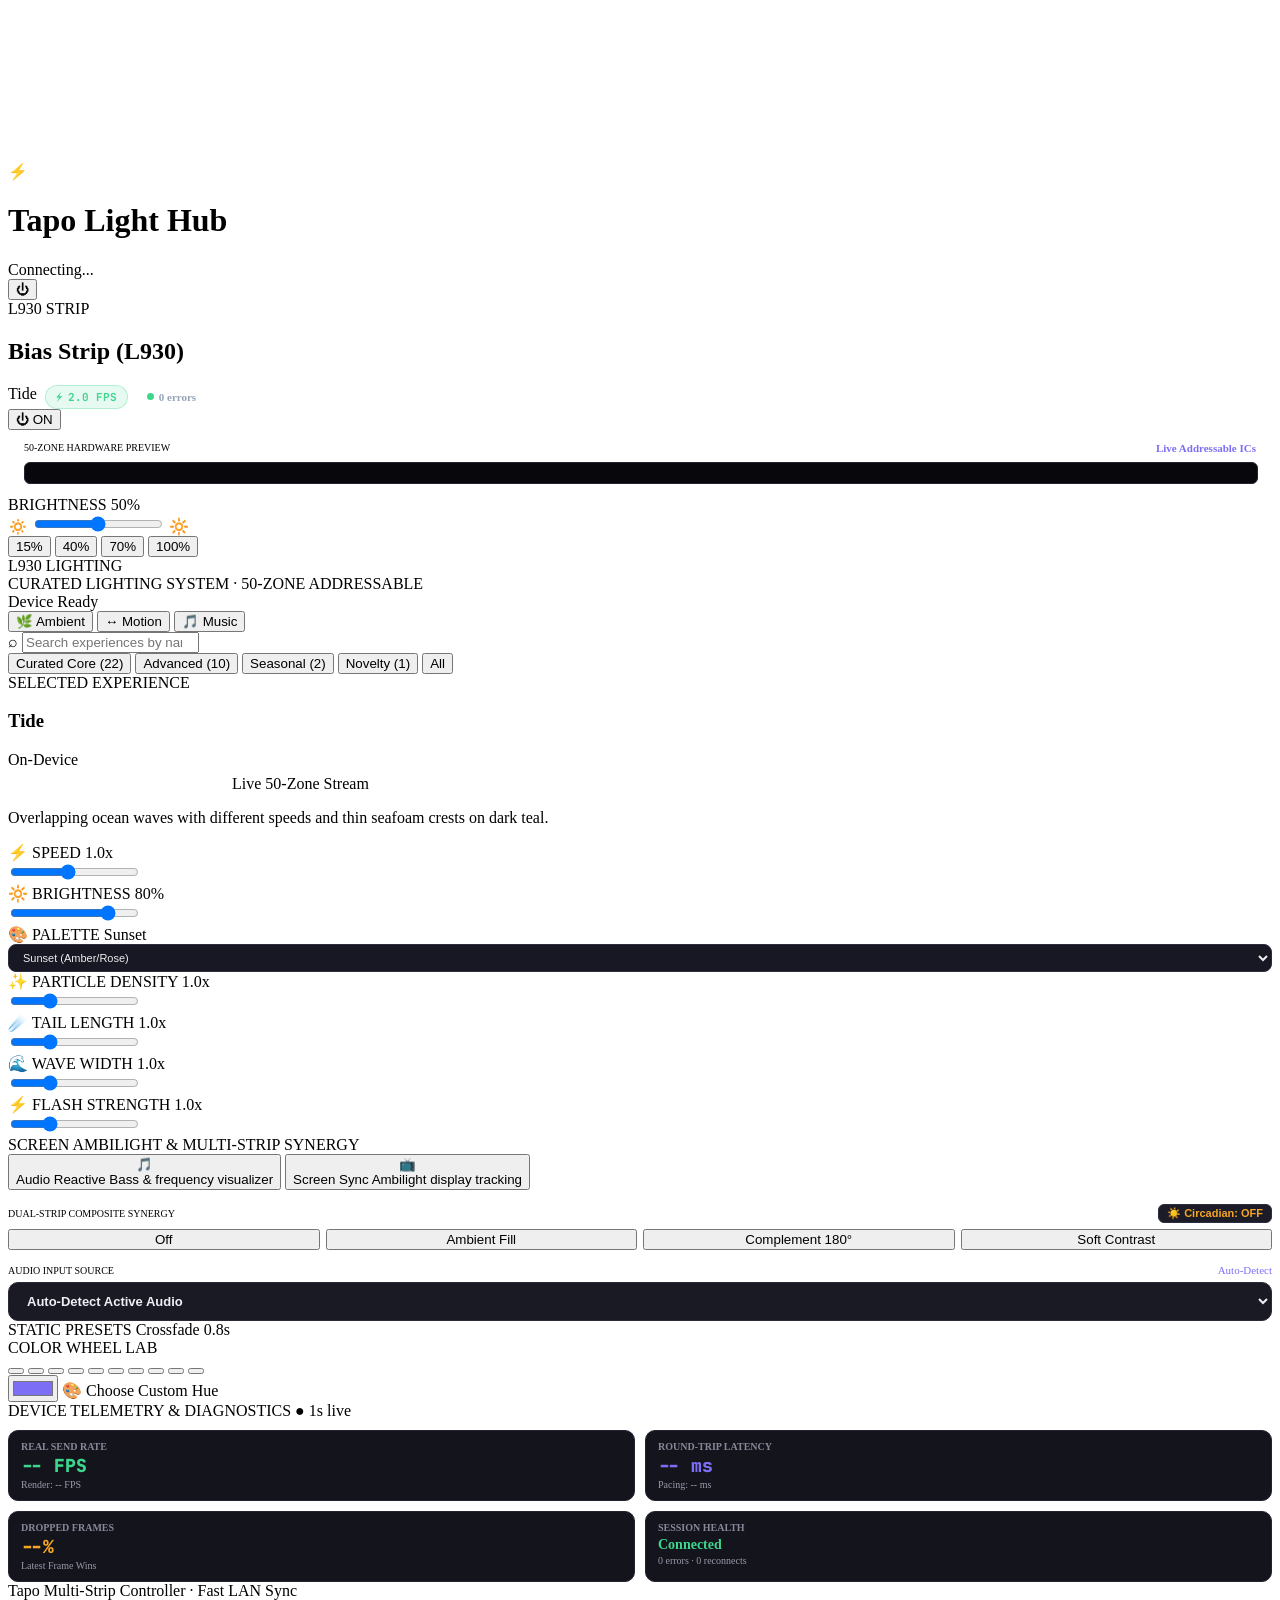
==== commit ae57028c: "feat(ui): add live status badges, curated shelf default, and real-time animated preview engine - Set" ====
--- a/web/index.html
+++ b/web/index.html
@@ -44,14 +44,24 @@
 
     <!-- Main Content Grid -->
     <main class="content-body">
-      <!-- Device Overview / Power Card -->
+      <!-- Device Overview / Power Card with Prominent Live Status -->
       <section class="card status-card">
         <div class="status-meta">
-          <div class="dev-badge" id="devBadge">L900 STRIP</div>
-          <h2 id="activeDevName">Desk Strip (L900-5)</h2>
-          <div class="now-playing-pill">
-            <span class="pulse-indicator"></span>
-            <span id="nowPlayingText">Idle</span>
+          <div class="dev-badge" id="devBadge">L930 STRIP</div>
+          <h2 id="activeDevName">Bias Strip (L930)</h2>
+          <div class="status-pills-row" style="display: flex; gap: 8px; flex-wrap: wrap; margin-top: 8px;">
+            <div class="now-playing-pill" title="Currently applied lighting effect">
+              <span class="pulse-indicator"></span>
+              <span id="nowPlayingText">Tide</span>
+            </div>
+            <div class="telemetry-pill send-rate-pill" title="Real-time frame send rate to hardware" style="display: flex; align-items: center; gap: 5px; background: rgba(61, 214, 140, 0.12); border: 1px solid rgba(61, 214, 140, 0.3); border-radius: 20px; padding: 4px 10px; font-family: 'JetBrains Mono', monospace; font-size: 11px; font-weight: 700; color: #3dd68c;">
+              <span>⚡</span>
+              <span id="topSendRate">2.0 FPS</span>
+            </div>
+            <div class="telemetry-pill errors-pill" title="Connection and hardware error telemetry" style="display: flex; align-items: center; gap: 5px; background: rgba(255, 255, 255, 0.06); border: 1px solid rgba(255, 255, 255, 0.15); border-radius: 20px; padding: 4px 10px; font-size: 11px; font-weight: 700; color: #94a3b8;">
+              <span id="topErrorDot" class="status-dot online" style="width: 7px; height: 7px; border-radius: 50%; background: #3dd68c; display: inline-block;"></span>
+              <span id="topErrorText">0 errors</span>
+            </div>
           </div>
         </div>
         <button class="power-toggle-large" id="btnDevicePower">
@@ -123,10 +133,10 @@
                    aria-label="Search lighting experiences">
           </label>
           <div class="effects-filter-tabs" id="effectsFilterTabs">
-            <button type="button" class="effect-tab-btn active" data-category="core" onclick="setEffectCategory('core')">Core</button>
-            <button type="button" class="effect-tab-btn" data-category="advanced" onclick="setEffectCategory('advanced')">Advanced</button>
-            <button type="button" class="effect-tab-btn" data-category="seasonal" onclick="setEffectCategory('seasonal')">Seasonal</button>
-            <button type="button" class="effect-tab-btn" data-category="novelty" onclick="setEffectCategory('novelty')">Novelty</button>
+            <button type="button" class="effect-tab-btn active" data-category="core" onclick="setEffectCategory('core')">Curated Core (22)</button>
+            <button type="button" class="effect-tab-btn" data-category="advanced" onclick="setEffectCategory('advanced')">Advanced (10)</button>
+            <button type="button" class="effect-tab-btn" data-category="seasonal" onclick="setEffectCategory('seasonal')">Seasonal (2)</button>
+            <button type="button" class="effect-tab-btn" data-category="novelty" onclick="setEffectCategory('novelty')">Novelty (1)</button>
             <button type="button" class="effect-tab-btn" data-category="all" onclick="setEffectCategory('all')">All</button>
           </div>
         </div>
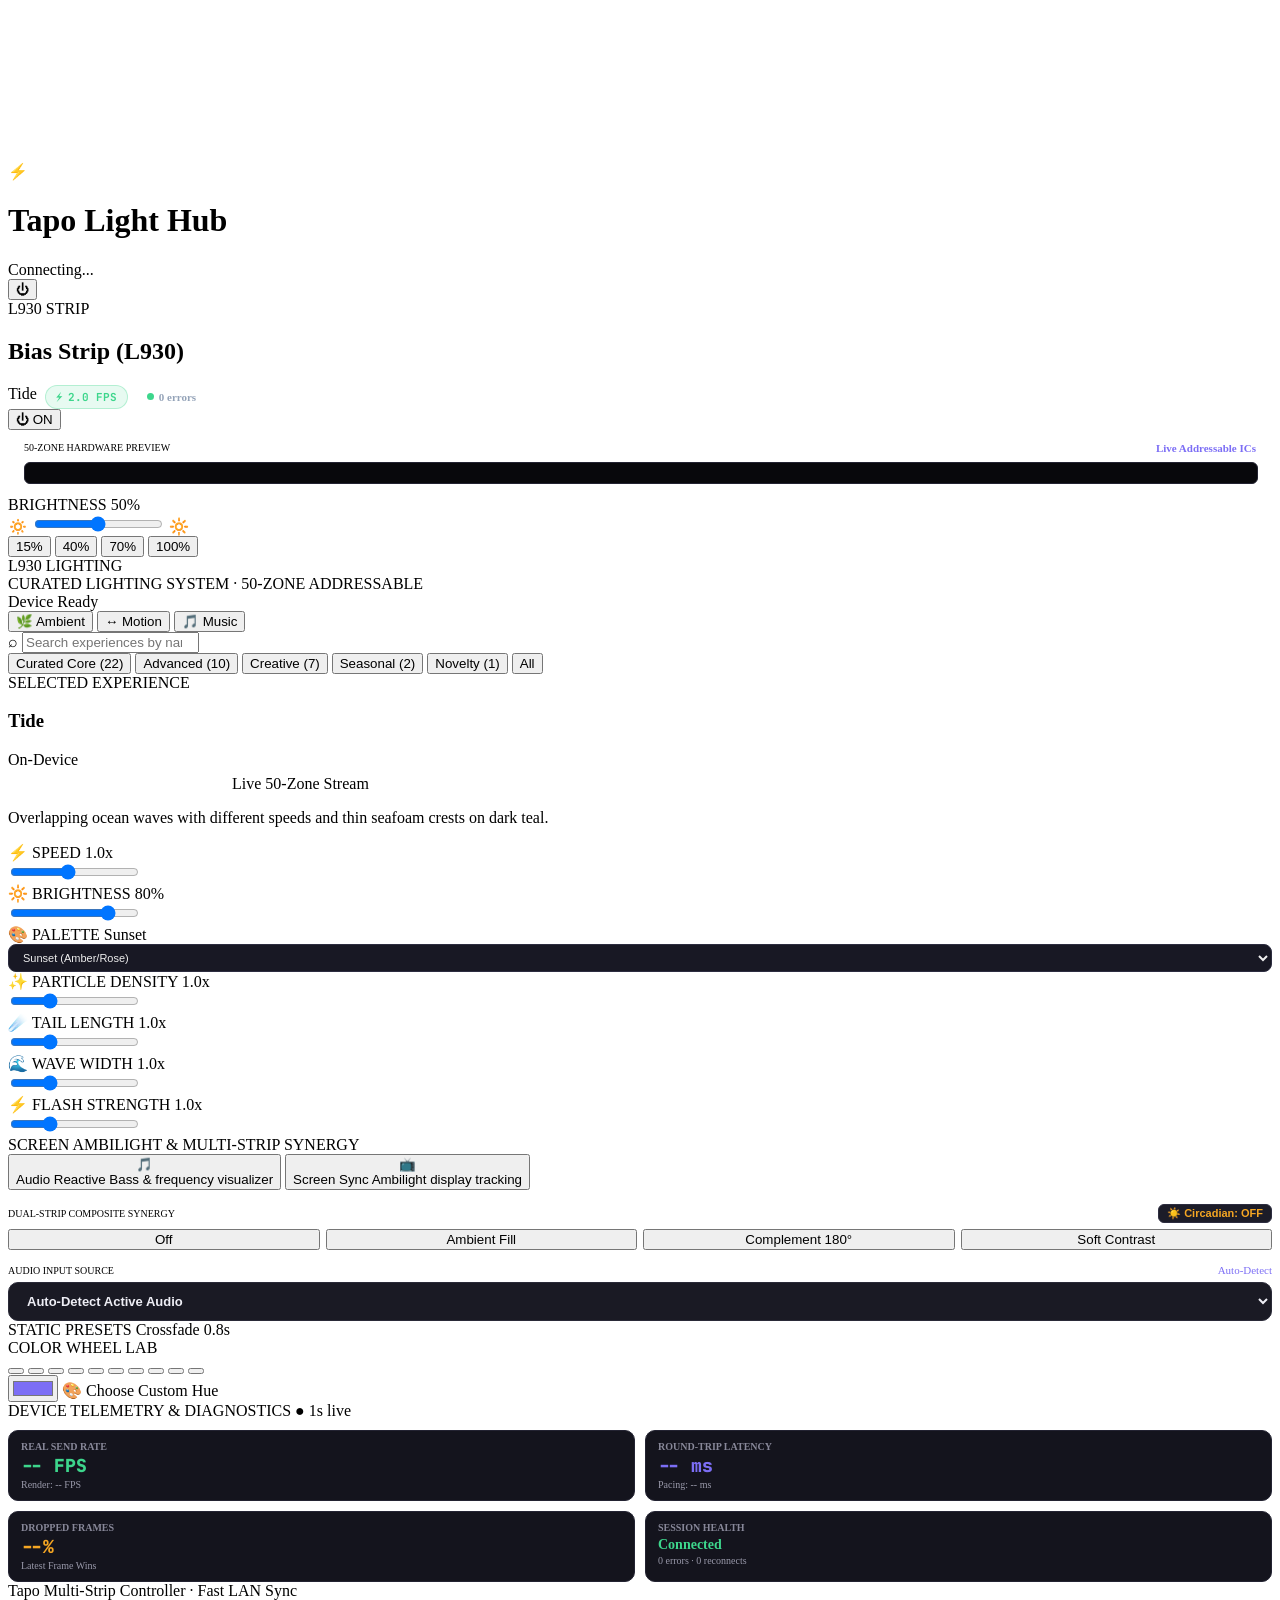
==== commit 4b82979b: "updated core effetcs" ====
--- a/web/index.html
+++ b/web/index.html
@@ -135,6 +135,7 @@
           <div class="effects-filter-tabs" id="effectsFilterTabs">
             <button type="button" class="effect-tab-btn active" data-category="core" onclick="setEffectCategory('core')">Curated Core (22)</button>
             <button type="button" class="effect-tab-btn" data-category="advanced" onclick="setEffectCategory('advanced')">Advanced (10)</button>
+            <button type="button" class="effect-tab-btn" data-category="creative" onclick="setEffectCategory('creative')">Creative (7)</button>
             <button type="button" class="effect-tab-btn" data-category="seasonal" onclick="setEffectCategory('seasonal')">Seasonal (2)</button>
             <button type="button" class="effect-tab-btn" data-category="novelty" onclick="setEffectCategory('novelty')">Novelty (1)</button>
             <button type="button" class="effect-tab-btn" data-category="all" onclick="setEffectCategory('all')">All</button>
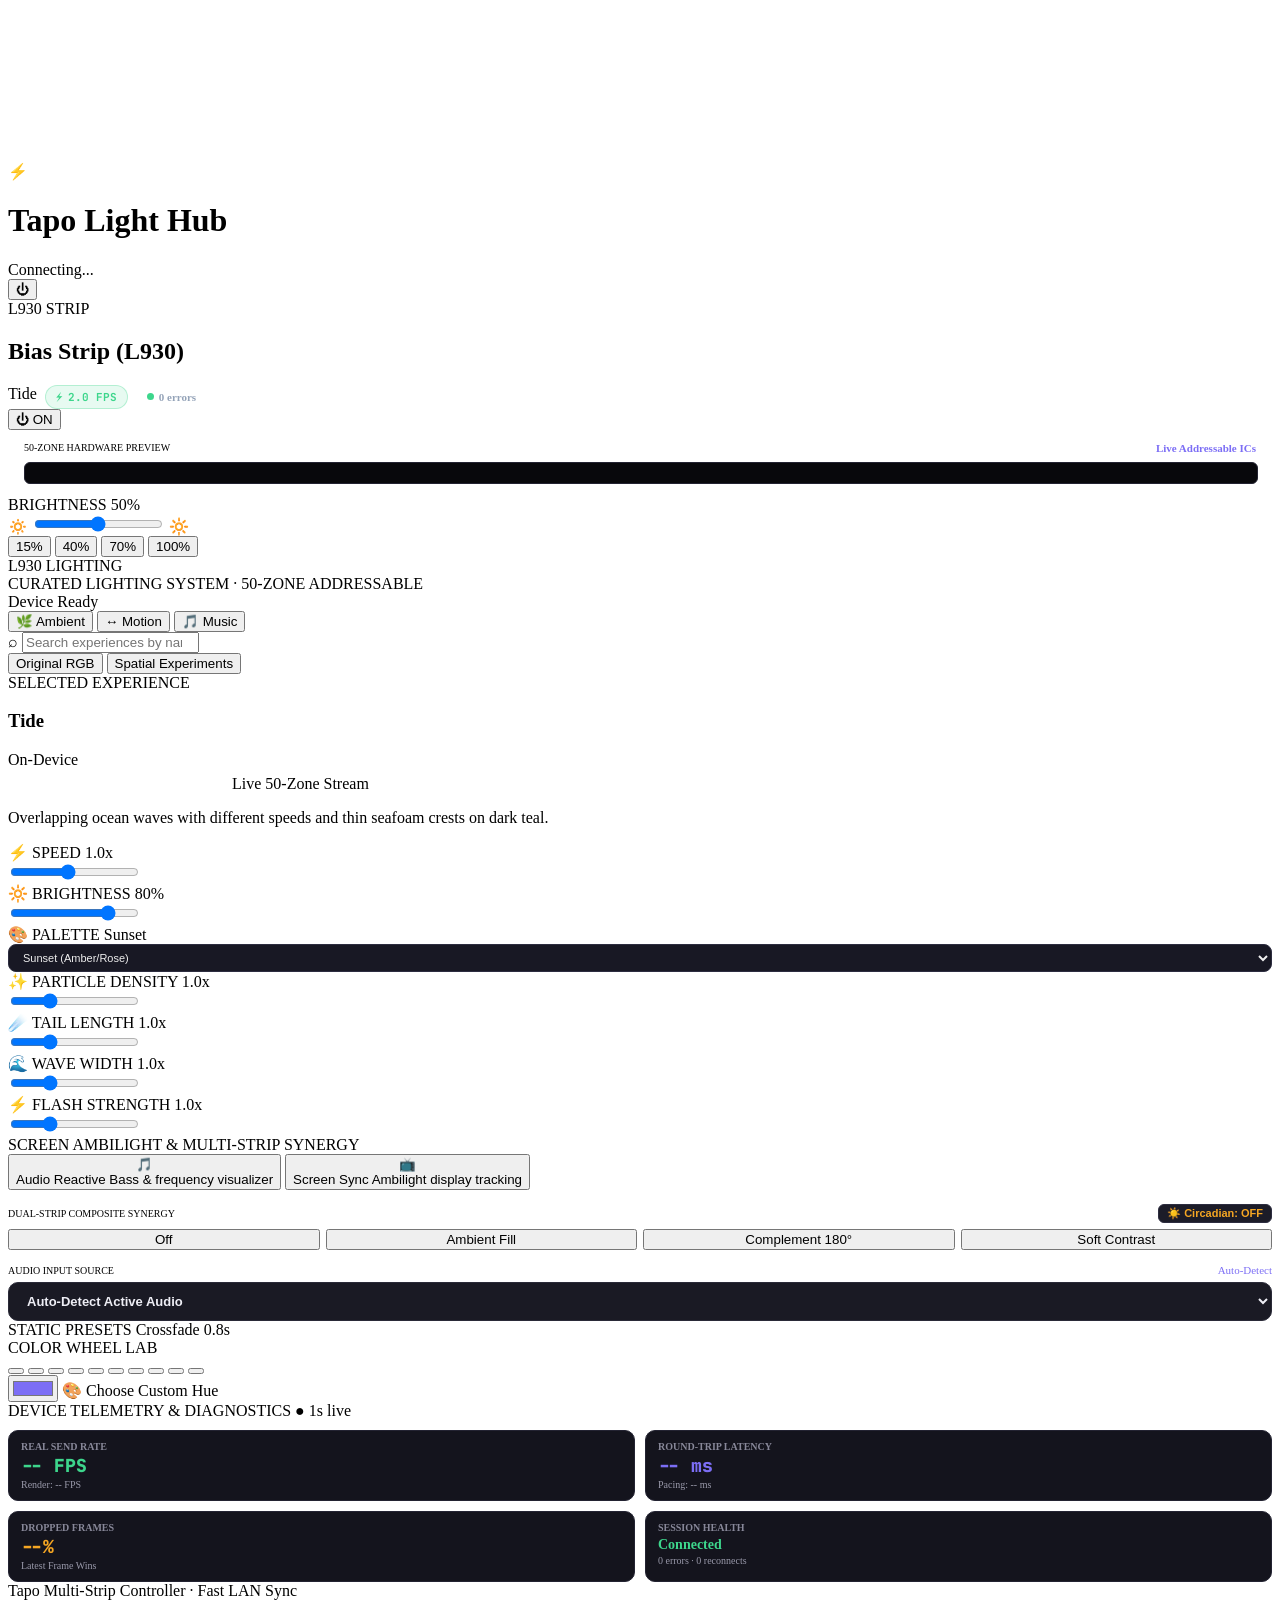
==== commit abc21fa9: "Replace legacy effect filters with custom RGB shelves" ====
--- a/web/index.html
+++ b/web/index.html
@@ -133,12 +133,8 @@
                    aria-label="Search lighting experiences">
           </label>
           <div class="effects-filter-tabs" id="effectsFilterTabs">
-            <button type="button" class="effect-tab-btn active" data-category="core" onclick="setEffectCategory('core')">Curated Core (22)</button>
-            <button type="button" class="effect-tab-btn" data-category="advanced" onclick="setEffectCategory('advanced')">Advanced (10)</button>
-            <button type="button" class="effect-tab-btn" data-category="creative" onclick="setEffectCategory('creative')">Creative (7)</button>
-            <button type="button" class="effect-tab-btn" data-category="seasonal" onclick="setEffectCategory('seasonal')">Seasonal (2)</button>
-            <button type="button" class="effect-tab-btn" data-category="novelty" onclick="setEffectCategory('novelty')">Novelty (1)</button>
-            <button type="button" class="effect-tab-btn" data-category="all" onclick="setEffectCategory('all')">All</button>
+            <button type="button" class="effect-tab-btn active" data-category="creative" onclick="setEffectCategory('creative')">Original RGB</button>
+            <button type="button" class="effect-tab-btn" data-category="advanced" onclick="setEffectCategory('advanced')">Spatial Experiments</button>
           </div>
         </div>
 
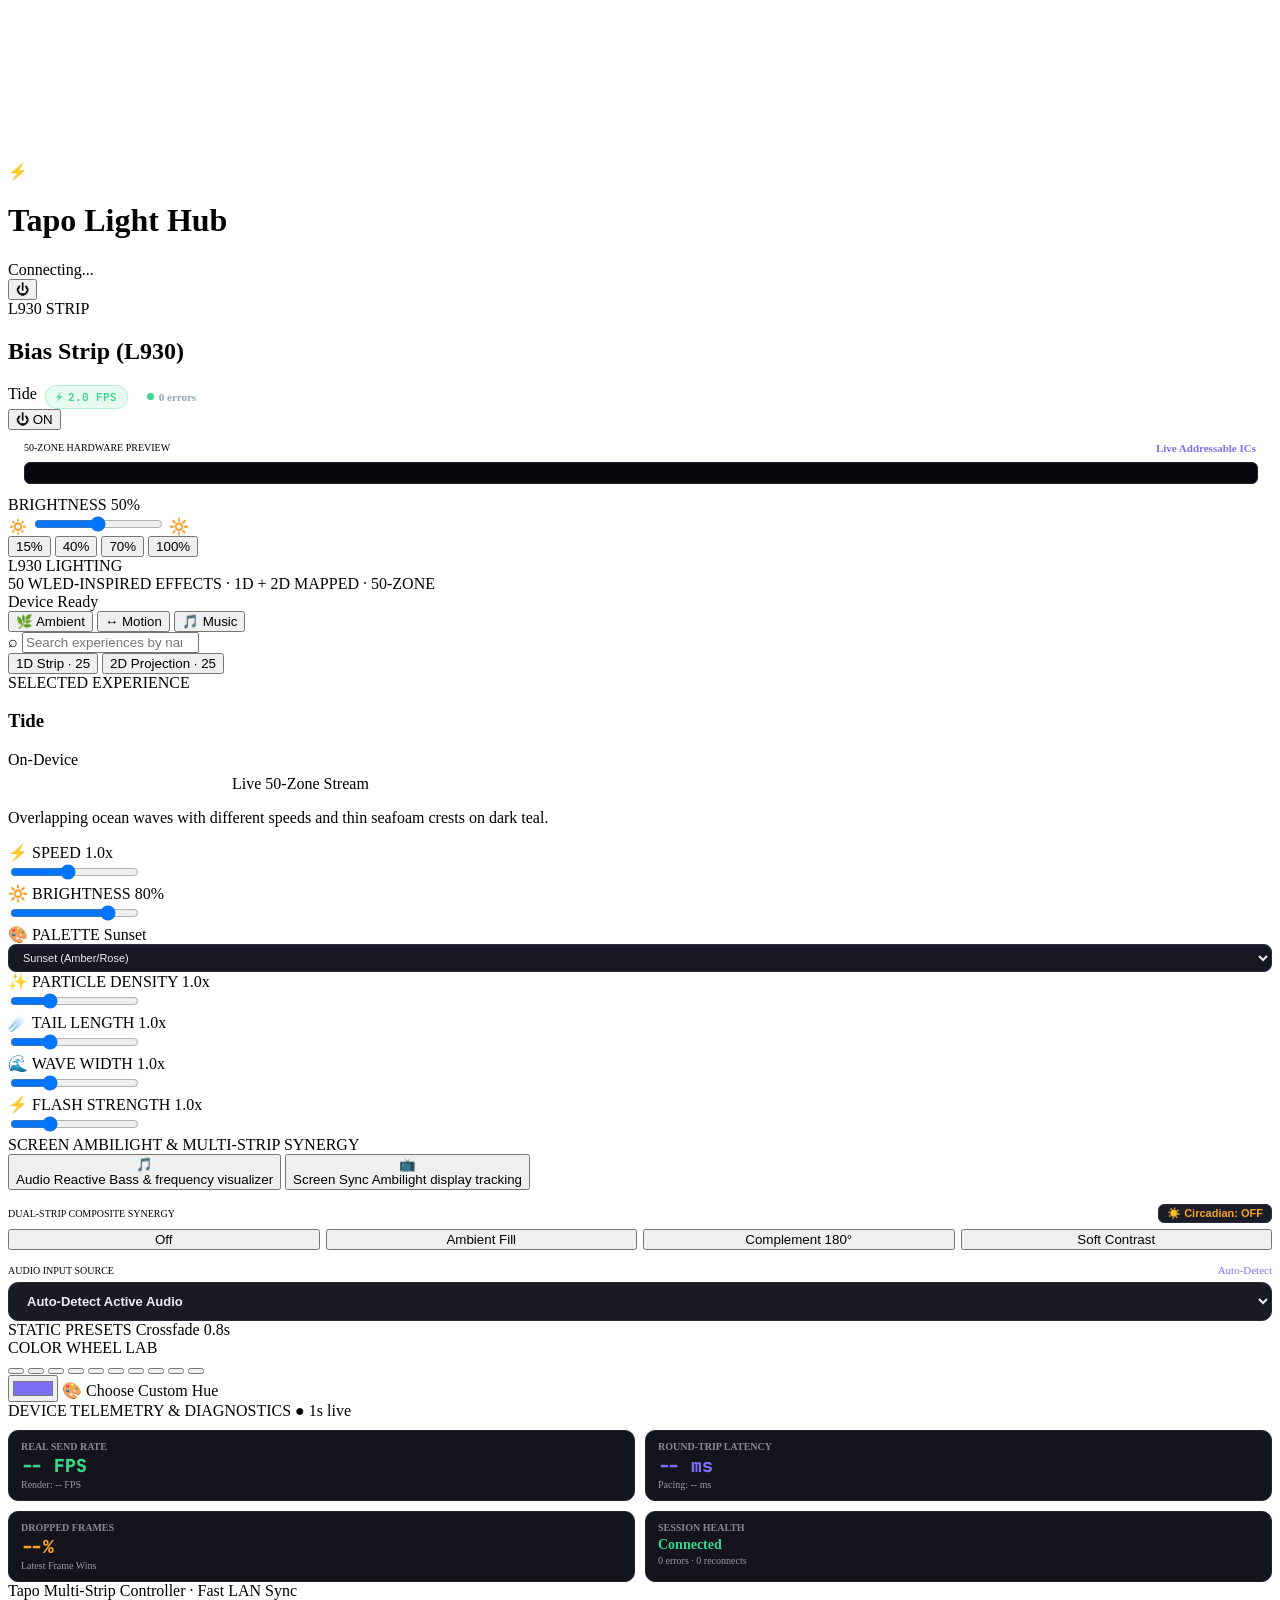
==== commit eebee09c: "Add 1D and 2D filters for the 50-effect web shelf" ====
--- a/web/index.html
+++ b/web/index.html
@@ -103,7 +103,7 @@
         <div class="card-title-row">
           <div>
             <span class="card-tag" id="experienceHubHeader">L930 LIGHTING</span>
-            <div class="experience-subheading" id="experienceSubheading">CURATED LIGHTING SYSTEM · 50-ZONE ADDRESSABLE</div>
+            <div class="experience-subheading" id="experienceSubheading">50 WLED-INSPIRED EFFECTS · 1D + 2D MAPPED · 50-ZONE</div>
           </div>
           <span class="status-pill-subtle" id="experienceStatusPill">Device Ready</span>
         </div>
@@ -133,8 +133,8 @@
                    aria-label="Search lighting experiences">
           </label>
           <div class="effects-filter-tabs" id="effectsFilterTabs">
-            <button type="button" class="effect-tab-btn active" data-category="creative" onclick="setEffectCategory('creative')">Original RGB</button>
-            <button type="button" class="effect-tab-btn" data-category="advanced" onclick="setEffectCategory('advanced')">Spatial Experiments</button>
+            <button type="button" class="effect-tab-btn active" data-category="1d" onclick="setEffectCategory('1d')">1D Strip · 25</button>
+            <button type="button" class="effect-tab-btn" data-category="2d" onclick="setEffectCategory('2d')">2D Projection · 25</button>
           </div>
         </div>
 
